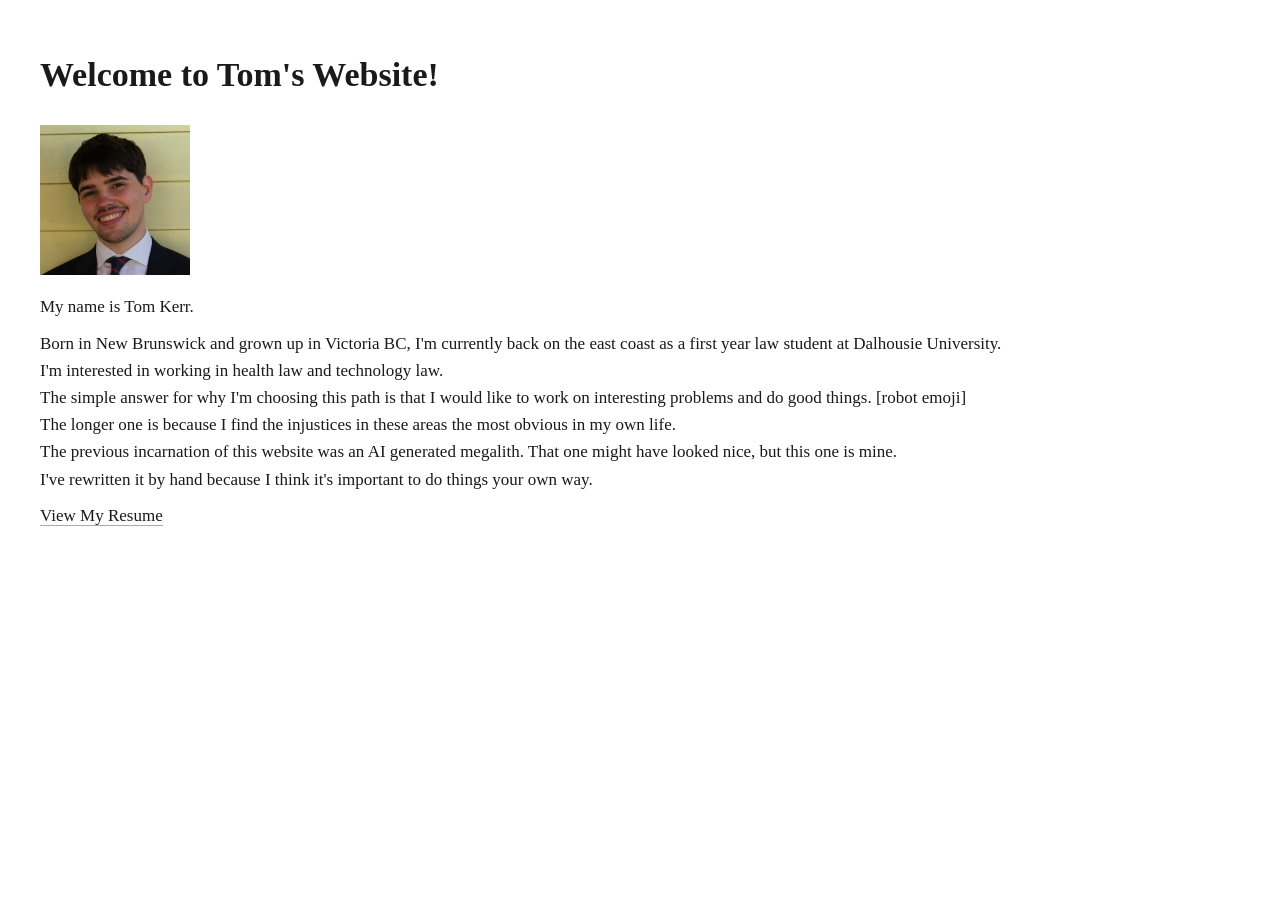
==== index.html @ 1cdad547 "Merge branch 'main' of https://github.com/TDK250/Website" ====
<!DOCTYPE html>
<html>
<head>
    <title>Tom's Website</title>
    <meta charset="UTF-8">
    <meta name="viewport" content="width=device-width, initial-scale=1.0">
    <link rel="stylesheet" href="style.css">
</head>
<body>

    <h1>Welcome to Tom's Website!</h1>
    <p><img src="profilephoto.jpg" alt="image of Tom" width="150" height="150"></p>
    <div>My name is Tom Kerr. </div>
    <p>
            Born in New Brunswick and grown up in Victoria BC, I'm currently back on the east coast as a first year law student at Dalhousie University.
        <br>I'm interested in working in health law and technology law. 
        <br>The simple answer for why I'm choosing this path is that I would like to work on interesting problems and do good things. [robot emoji]
        <br>The longer one is because I find the injustices in these areas the most obvious in my own life.
        <br>The previous incarnation of this website was an AI generated megalith. That one might have looked nice, but this one is mine.
        <br>I've rewritten it by hand because I think it's important to do things your own way.
    </p>
    <p><a href="resume.html">View My Resume</a></p>
</body>
</html>
---- style.css ----
body {
    max-width: 1200px;
    margin: 3rem auto;
    padding: 0 1.25rem 4rem;
    font-family: Georgia, "Iowan Old Style", "Palatino Linotype", serif;
    font-size: 17px;
    line-height: 1.6;
    color: #1a1a1a;
}

header h1 {
    font-size: 1.9rem;
    font-weight: normal;
    margin-bottom: 0.2rem;
}

header h4 {
    font-size: 1rem;
    font-weight: normal;
    color: #555;
    margin-top: 0;
}

h2 {
    font-size: 1.4rem;
    font-weight: normal;
    border-bottom: 1px solid #ccc;
    padding-bottom: 0.3rem;
    margin-top: 2.5rem;
}

h3 {
    font-size: 1rem;
    font-weight: bold;
    margin-bottom: 0;
}

.meta {
    font-size: 0.9rem;
    font-style: italic;
    color: #666;
    margin-top: 0.15rem;
    margin-bottom: 0.5rem;
}

p {
    margin: 0.6rem 0;
}

ul {
    margin-top: 0.3rem;
    padding-left: 1.2rem;
}

li {
    margin-bottom: 0.3rem;
}

a {
    color: #1a1a1a;
    text-decoration: none;
    border-bottom: 1px solid #aaa;
}

a:hover {
    border-bottom-color: #1a1a1a;
}

@media print {
    body {
        margin: 0;
        max-width: none;
    }
}
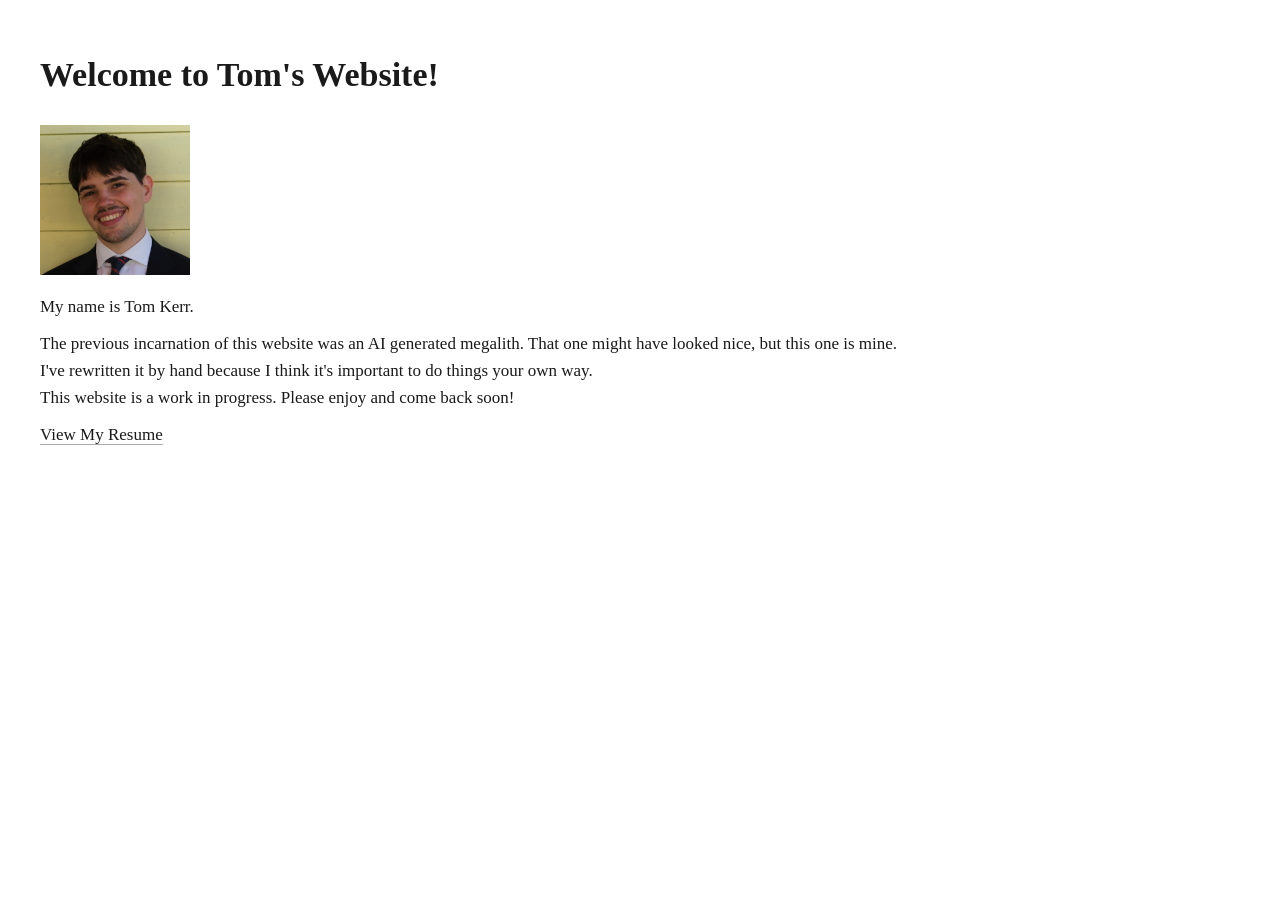
==== commit 420eaed8: "updated description" ====
--- a/index.html
+++ b/index.html
@@ -12,12 +12,9 @@
     <p><img src="profilephoto.jpg" alt="image of Tom" width="150" height="150"></p>
     <div>My name is Tom Kerr. </div>
     <p>
-            Born in New Brunswick and grown up in Victoria BC, I'm currently back on the east coast as a first year law student at Dalhousie University.
-        <br>I'm interested in working in health law and technology law. 
-        <br>The simple answer for why I'm choosing this path is that I would like to work on interesting problems and do good things. [robot emoji]
-        <br>The longer one is because I find the injustices in these areas the most obvious in my own life.
-        <br>The previous incarnation of this website was an AI generated megalith. That one might have looked nice, but this one is mine.
+            The previous incarnation of this website was an AI generated megalith. That one might have looked nice, but this one is mine.
         <br>I've rewritten it by hand because I think it's important to do things your own way.
+        <br>This website is a work in progress. Please enjoy and come back soon!
     </p>
     <p><a href="resume.html">View My Resume</a></p>
 </body>
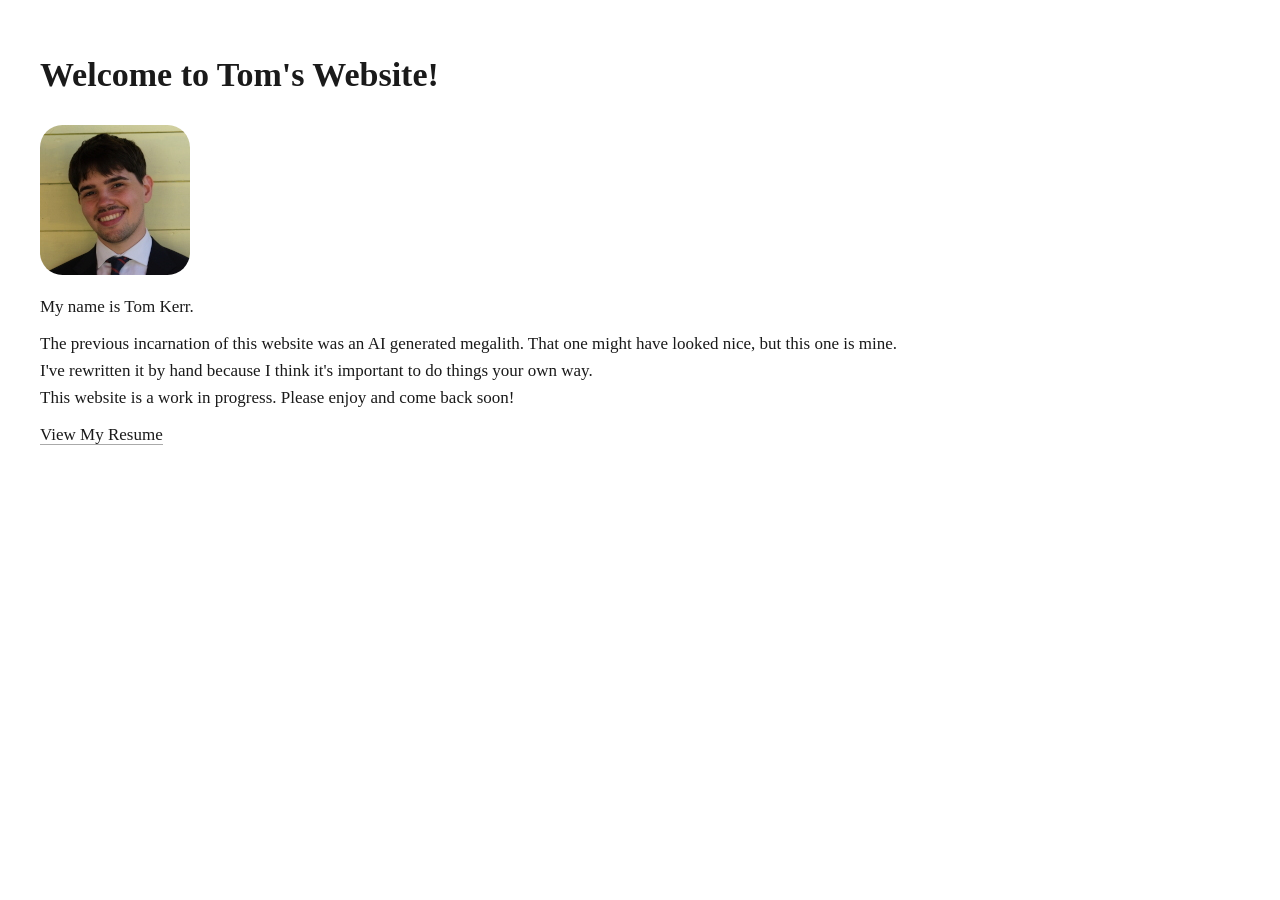
==== commit b387ed0a: "aesthetic tweaks" ====
--- a/index.html
+++ b/index.html
@@ -9,7 +9,7 @@
 <body>
 
     <h1>Welcome to Tom's Website!</h1>
-    <p><img src="profilephoto.jpg" alt="image of Tom" width="150" height="150"></p>
+    <p><img src="profilephoto.jpg" alt="image of Tom" width="150" height="150" style="border-radius: 15%"></p>
     <div>My name is Tom Kerr. </div>
     <p>
             The previous incarnation of this website was an AI generated megalith. That one might have looked nice, but this one is mine.
@@ -18,4 +18,4 @@
     </p>
     <p><a href="resume.html">View My Resume</a></p>
 </body>
-</html>
+</html>
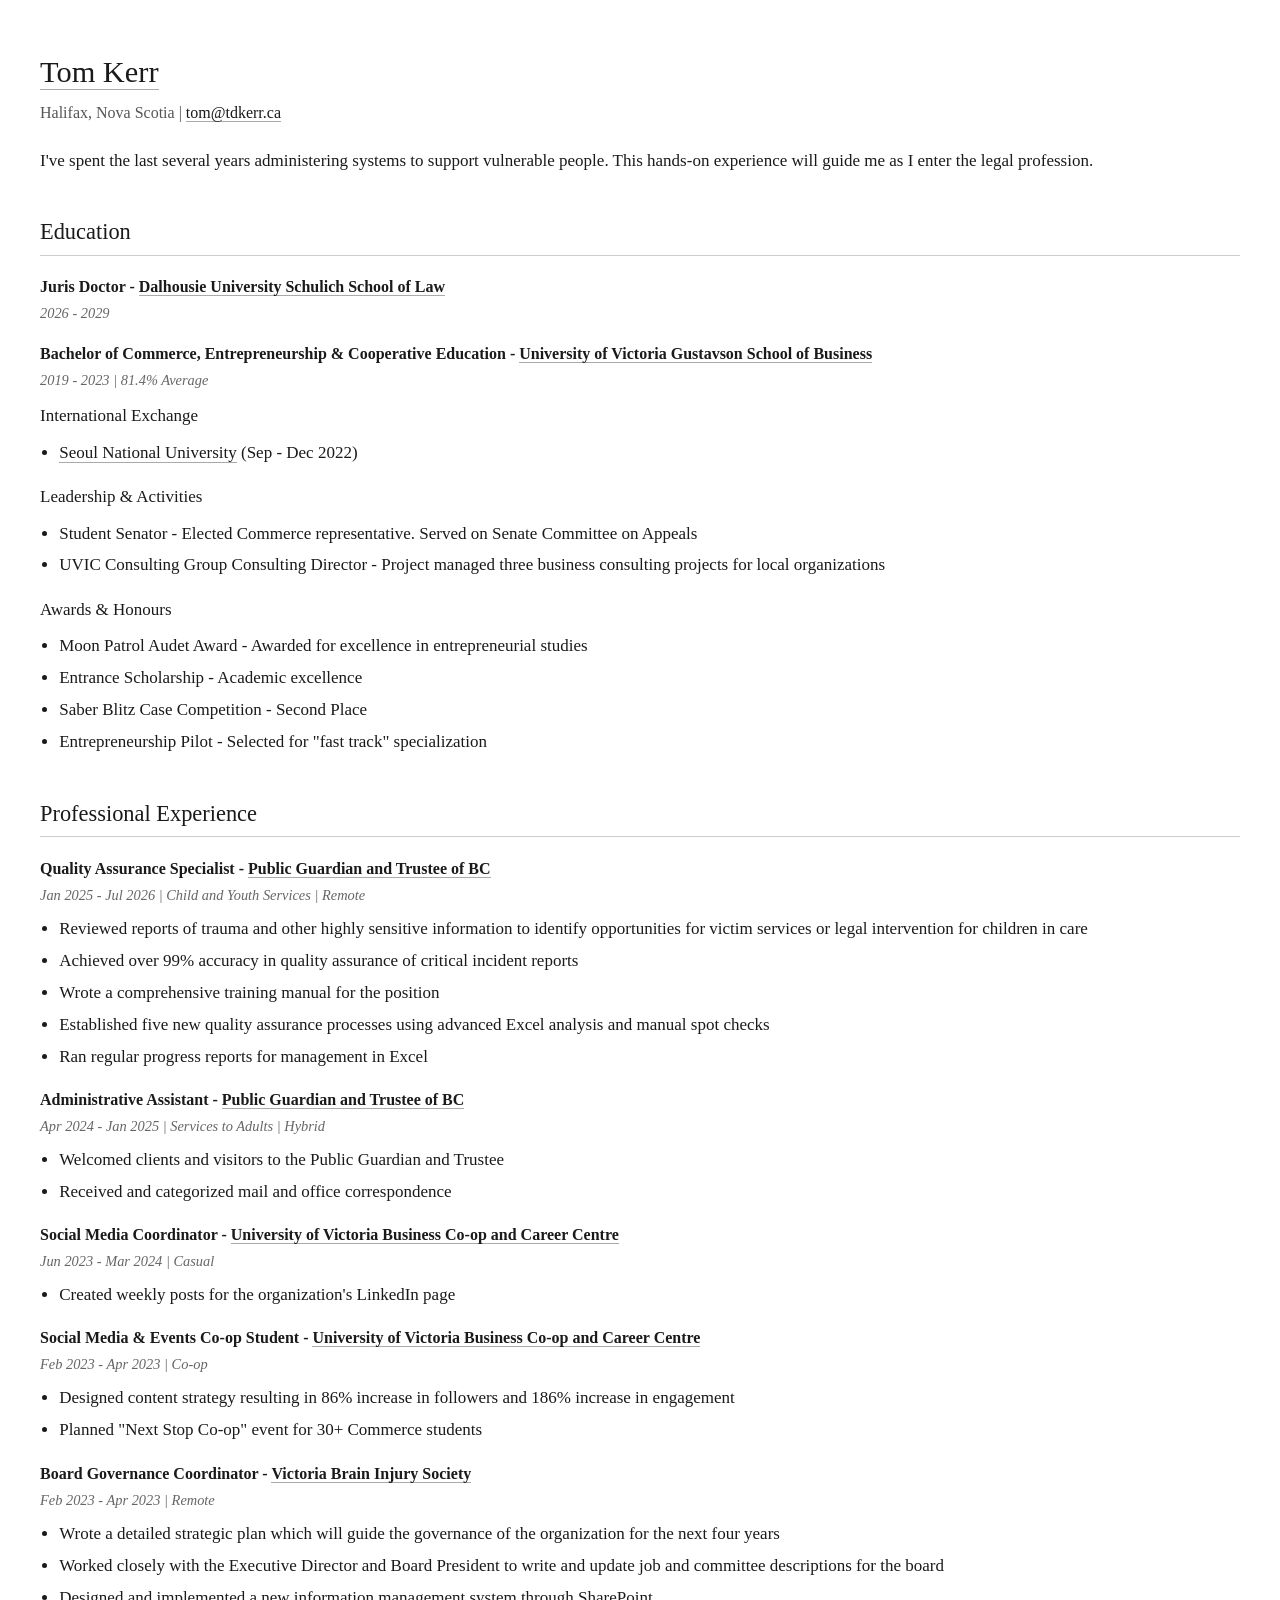
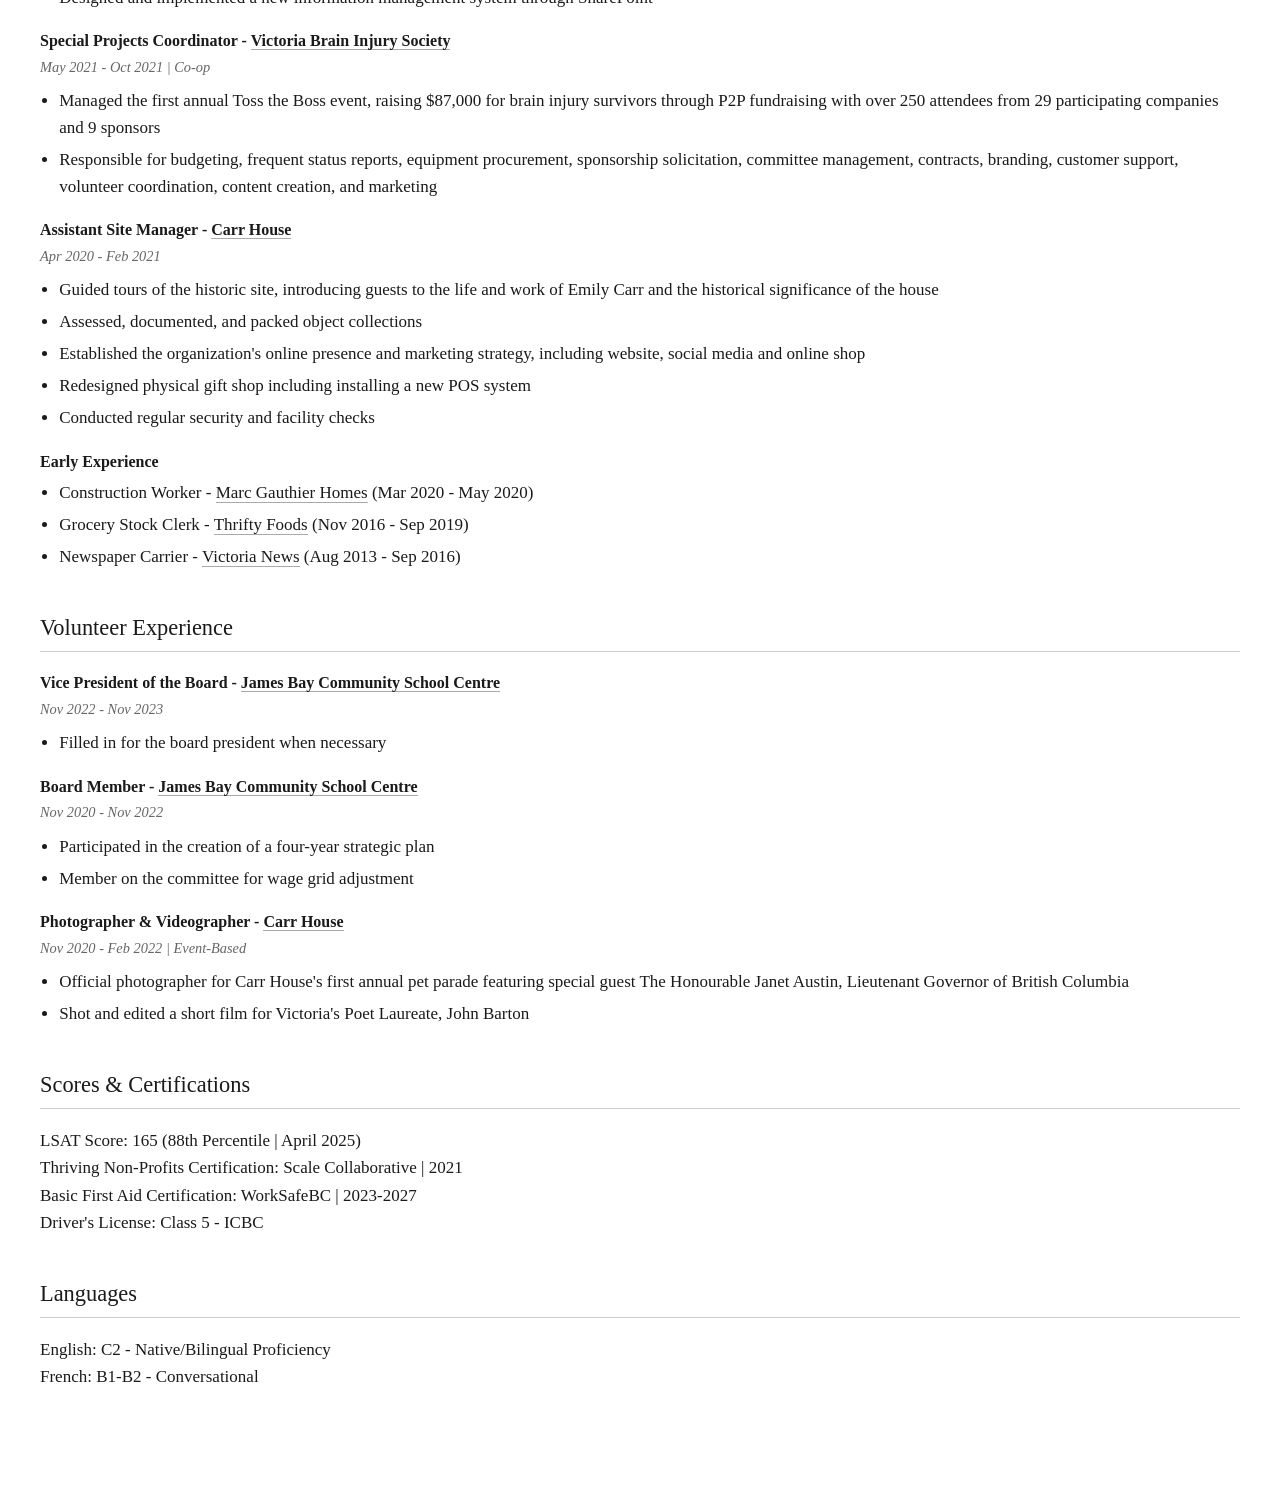
==== commit c9c6964b: "Rename resume.html to index.html" ====
--- a/index.html
+++ b/index.html
@@ -1,21 +1,142 @@
 <!DOCTYPE html>
 <html>
 <head>
-    <title>Tom's Website</title>
+    <title>Tom's Resume</title>
     <meta charset="UTF-8">
     <meta name="viewport" content="width=device-width, initial-scale=1.0">
     <link rel="stylesheet" href="style.css">
 </head>
 <body>
+    <header>
+        <h1><a href="index.html">Tom Kerr</a></h1>
+        <h4>Halifax, Nova Scotia | <a href="mailto:tom@tdkerr.ca">tom@tdkerr.ca</a></h4>
+    </header>
 
-    <h1>Welcome to Tom's Website!</h1>
-    <p><img src="profilephoto.jpg" alt="image of Tom" width="150" height="150" style="border-radius: 15%"></p>
-    <div>My name is Tom Kerr. </div>
-    <p>
-            The previous incarnation of this website was an AI generated megalith. That one might have looked nice, but this one is mine.
-        <br>I've rewritten it by hand because I think it's important to do things your own way.
-        <br>This website is a work in progress. Please enjoy and come back soon!
-    </p>
-    <p><a href="resume.html">View My Resume</a></p>
-</body>
-</html>+        <p>
+        I've spent the last several years administering systems to support vulnerable people.
+        This hands-on experience will guide me as I enter the legal profession.
+        </p>
+
+        <h2>Education</h2>
+        <h3>Juris Doctor - <a href="https://www.dal.ca/faculty/law.html" target="_blank">Dalhousie University Schulich School of Law</a></h3>
+        <p class="meta">2026 - 2029</p>
+        <h3>Bachelor of Commerce, Entrepreneurship & Cooperative Education - <a href="https://www.uvic.ca/gustavson/index.php" target="_blank">University of Victoria Gustavson School of Business</a></h3>
+        <p class="meta">2019 - 2023 | 81.4% Average</p>
+        <p>International Exchange</p>
+        <ul>
+            <li><a href="https://en.snu.ac.kr/index.html" target="_blank">Seoul National University</a> (Sep - Dec 2022)</li>
+        </ul>
+
+        <p>Leadership & Activities</p>
+        <ul>
+            <li>Student Senator - Elected Commerce representative. Served on Senate Committee on Appeals</li>
+            <li>UVIC Consulting Group Consulting Director - Project managed three business consulting projects for local organizations</li>
+        </ul>
+
+        <p>Awards & Honours</p>
+        <ul>
+            <li>Moon Patrol Audet Award - Awarded for excellence in entrepreneurial studies</li>
+            <li>Entrance Scholarship - Academic excellence</li>
+            <li>Saber Blitz Case Competition - Second Place</li>
+            <li>Entrepreneurship Pilot - Selected for "fast track" specialization</li>
+        </ul>
+
+        <h2>Professional Experience</h2>
+        
+            <h3>Quality Assurance Specialist - <a href="https://www.trustee.bc.ca/children-youth" target="_blank">Public Guardian and Trustee of BC</a></h3>
+            <p class="meta">Jan 2025 - Jul 2026 | Child and Youth Services | Remote</p>
+            <ul>
+                <li>Reviewed reports of trauma and other highly sensitive information to identify opportunities for victim services or legal intervention for children in care</li>
+                <li>Achieved over 99% accuracy in quality assurance of critical incident reports</li>
+                <li>Wrote a comprehensive training manual for the position</li>
+                <li>Established five new quality assurance processes using advanced Excel analysis and manual spot checks</li>
+                <li>Ran regular progress reports for management in Excel</li>
+            </ul>
+
+            <h3>Administrative Assistant - <a href="https://www.trustee.bc.ca/adults" target="_blank">Public Guardian and Trustee of BC</a></h3>
+            <p class="meta">Apr 2024 - Jan 2025 | Services to Adults | Hybrid</p>
+            <ul>
+                <li>Welcomed clients and visitors to the Public Guardian and Trustee</li>
+                <li>Received and categorized mail and office correspondence</li>
+            </ul>
+
+            <h3>Social Media Coordinator - <a href="https://www.uvic.ca/coop/explore-programs/business/index.php" target="_blank">University of Victoria Business Co-op and Career Centre</a></h3>
+            <p class="meta">Jun 2023 - Mar 2024 | Casual</p>
+            <ul>
+                <li>Created weekly posts for the organization's LinkedIn page</li>
+            </ul>
+
+            <h3>Social Media & Events Co-op Student - <a href="https://www.uvic.ca/coop/explore-programs/business/index.php" target="_blank">University of Victoria Business Co-op and Career Centre</a></h3>
+            <p class="meta">Feb 2023 - Apr 2023 | Co-op</p>
+            <ul>
+                <li>Designed content strategy resulting in 86% increase in followers and 186% increase in engagement</li>
+                <li>Planned "Next Stop Co-op" event for 30+ Commerce students</li>
+            </ul>
+
+            <h3>Board Governance Coordinator - <a href="https://www.vbis.ca/" target="_blank">Victoria Brain Injury Society</a></h3>
+            <p class="meta">Feb 2023 - Apr 2023 | Remote</p>
+            <ul>
+                <li>Wrote a detailed strategic plan which will guide the governance of the organization for the next four years</li>
+                <li>Worked closely with the Executive Director and Board President to write and update job and committee descriptions for the board</li>
+                <li>Designed and implemented a new information management system through SharePoint</li>
+            </ul>
+
+            <h3>Special Projects Coordinator - <a href="https://www.vbis.ca/" target="_blank">Victoria Brain Injury Society</a></h3>
+            <p class="meta">May 2021 - Oct 2021 | Co-op</p>
+            <ul>
+                <li>Managed the first annual Toss the Boss event, raising $87,000 for brain injury survivors through P2P fundraising with over 250 attendees from 29 participating companies and 9 sponsors</li>
+                <li>Responsible for budgeting, frequent status reports, equipment procurement, sponsorship solicitation, committee management, contracts, branding, customer support, volunteer coordination, content creation, and marketing</li>
+            </ul>
+
+            <h3>Assistant Site Manager - <a href="https://www.carrhouse.org/" target="_blank">Carr House</a></h3>
+            <p class="meta">Apr 2020 - Feb 2021</p>
+            <ul>
+                <li>Guided tours of the historic site, introducing guests to the life and work of Emily Carr and the historical significance of the house</li>
+                <li>Assessed, documented, and packed object collections</li>
+                <li>Established the organization's online presence and marketing strategy, including website, social media and online shop</li>
+                <li>Redesigned physical gift shop including installing a new POS system</li>
+                <li>Conducted regular security and facility checks</li>
+            </ul>
+
+            <h3>Early Experience</h3>
+            <ul>
+                <li>Construction Worker - <a href="https://www.marcgauthierhomes.com/" target="_blank">Marc Gauthier Homes</a> (Mar 2020 - May 2020)</li>
+                <li>Grocery Stock Clerk - <a href="https://www.thriftyfoods.com/" target="_blank">Thrifty Foods</a> (Nov 2016 - Sep 2019)</li>
+                <li>Newspaper Carrier - <a href="https://vicnews.com/" target="_blank">Victoria News</a> (Aug 2013 - Sep 2016)</li>
+            </ul>
+
+        <h2>Volunteer Experience</h2>
+
+            <h3>Vice President of the Board - <a href="https://www.jamesbaycentre.ca/" target="_blank">James Bay Community School Centre</a></h3>
+            <p class="meta">Nov 2022 - Nov 2023</p>
+            <ul>
+                <li>Filled in for the board president when necessary</li>
+            </ul>
+
+            <h3>Board Member - <a href="https://www.jamesbaycentre.ca/" target="_blank">James Bay Community School Centre</a></h3>
+            <p class="meta">Nov 2020 - Nov 2022</p>
+            <ul>
+                <li>Participated in the creation of a four-year strategic plan</li>
+                <li>Member on the committee for wage grid adjustment</li>
+            </ul>
+
+        <h3>Photographer & Videographer - <a href="https://www.carrhouse.org/" target="_blank">Carr House</a></h3>
+            <p class="meta">Nov 2020 - Feb 2022 | Event-Based</p>
+            <ul>
+                <li>Official photographer for Carr House's first annual pet parade featuring special guest The Honourable Janet Austin, Lieutenant Governor of British Columbia</li>
+                <li>Shot and edited a short film for Victoria's Poet Laureate, John Barton</li>
+            </ul>
+
+        <h2>Scores & Certifications</h2>
+        <div>
+            <div>LSAT Score: 165 (88th Percentile | April 2025)</div>
+            <div>Thriving Non-Profits Certification: Scale Collaborative | 2021</div>
+            <div>Basic First Aid Certification: WorkSafeBC | 2023-2027</div>
+            <div>Driver's License: Class 5 - ICBC</div>
+        </div>
+
+        <h2>Languages</h2>
+        <div>
+            <div>English: C2 - Native/Bilingual Proficiency</div>
+            <div>French: B1-B2 - Conversational</div>
+        </div>
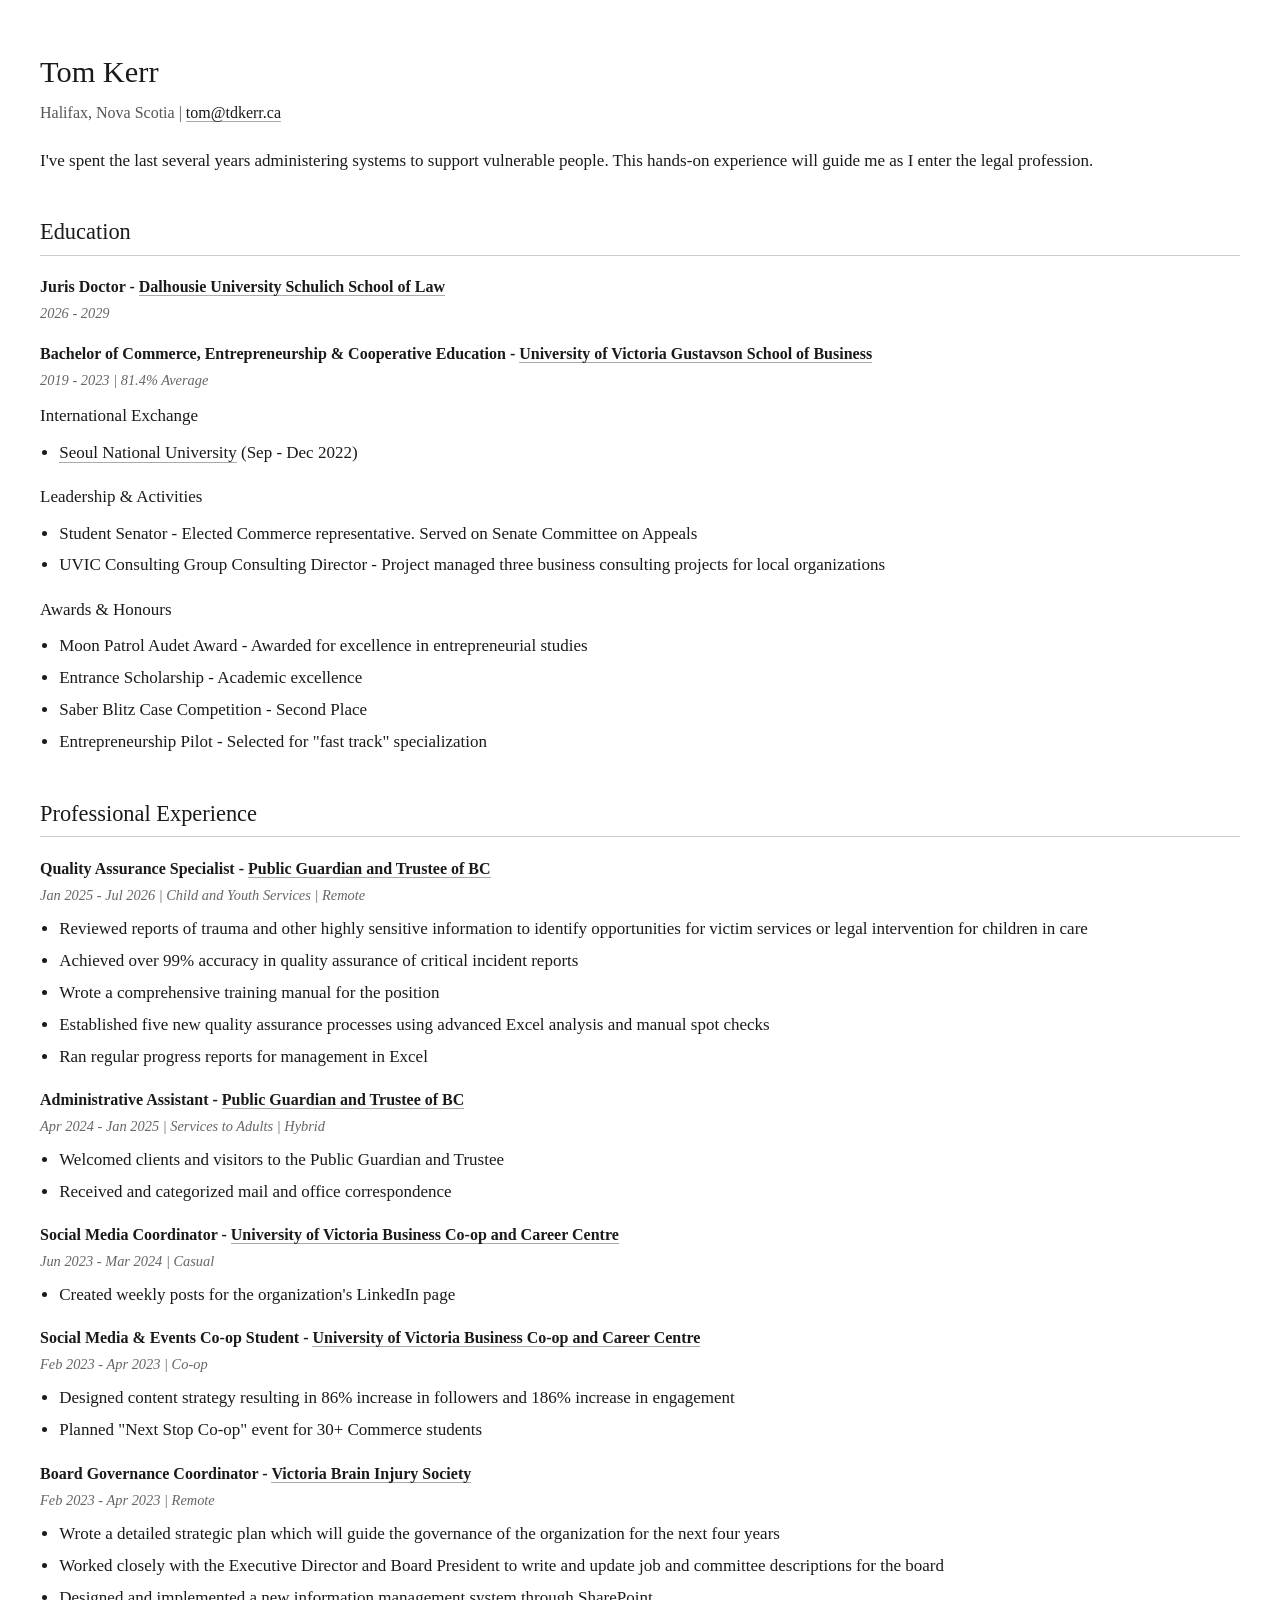
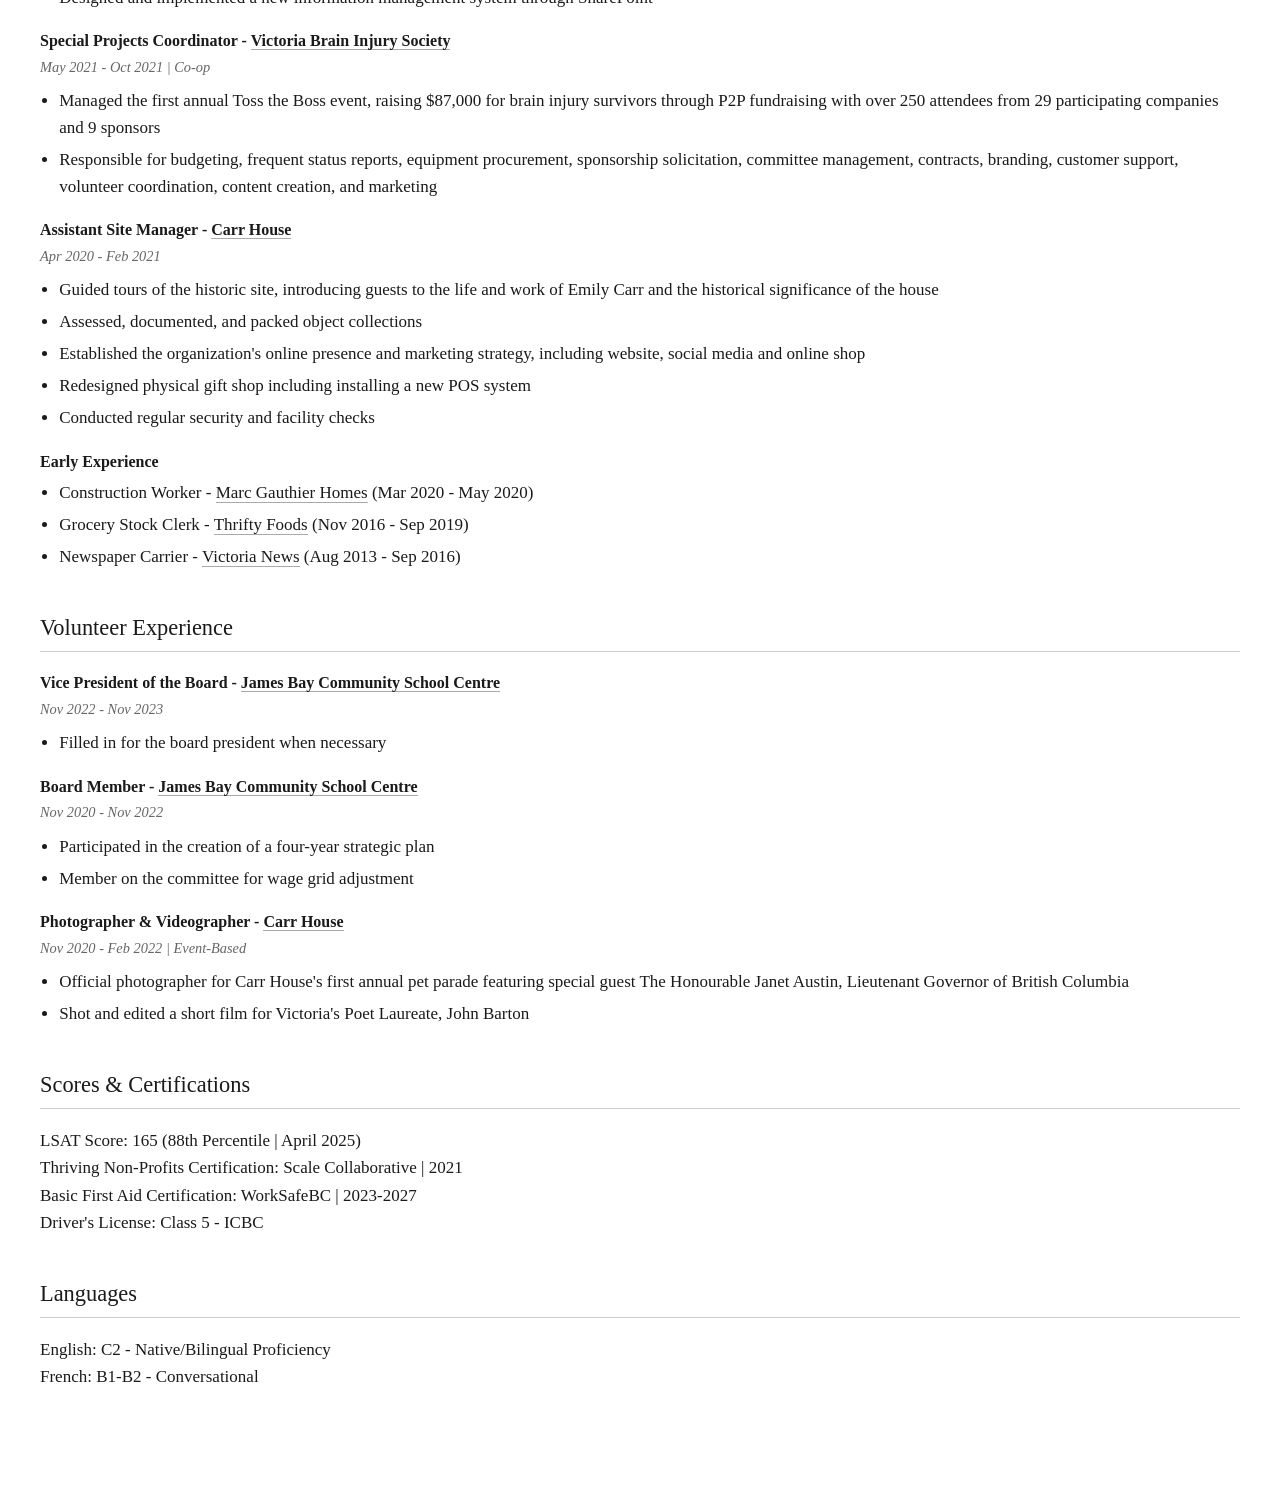
==== commit 754a1925: "Update header title to plain text Removed the link from the header title." ====
--- a/index.html
+++ b/index.html
@@ -8,7 +8,7 @@
 </head>
 <body>
     <header>
-        <h1><a href="index.html">Tom Kerr</a></h1>
+        <h1>Tom Kerr</h1>
         <h4>Halifax, Nova Scotia | <a href="mailto:tom@tdkerr.ca">tom@tdkerr.ca</a></h4>
     </header>
 
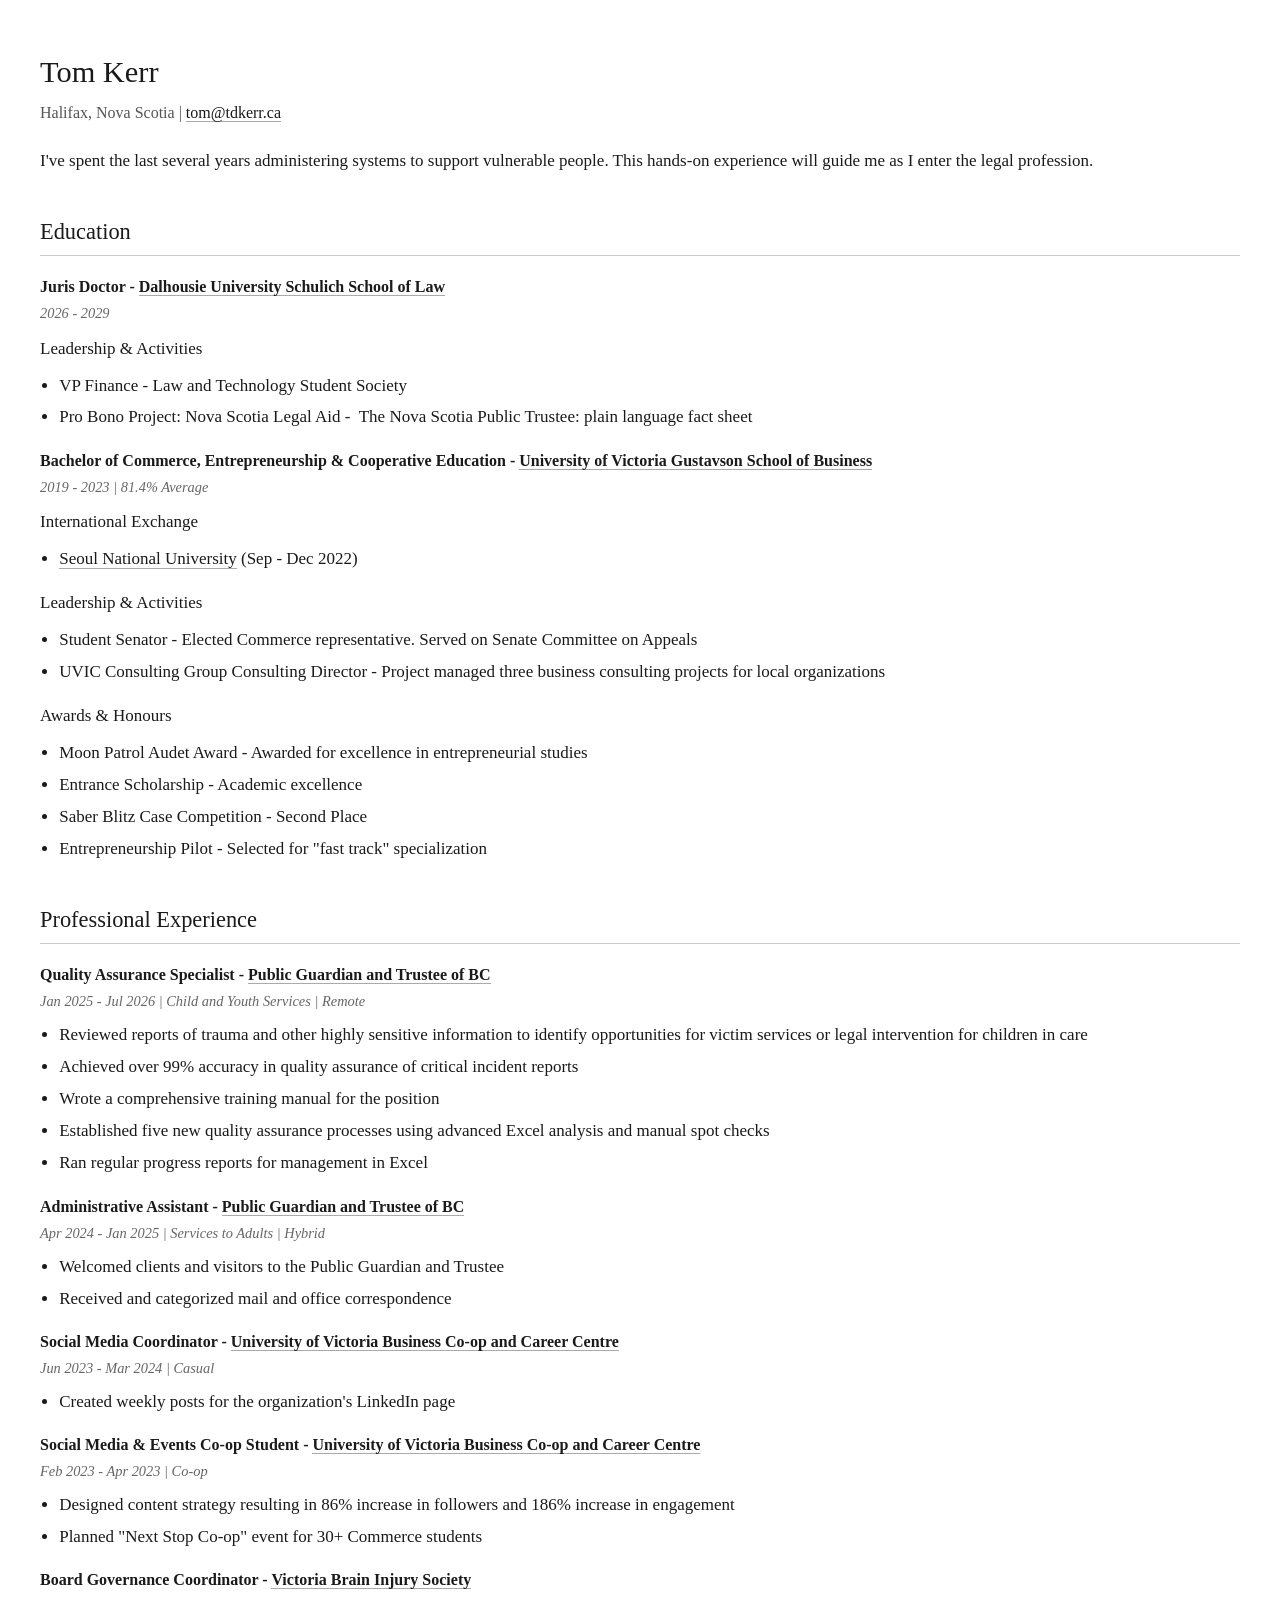
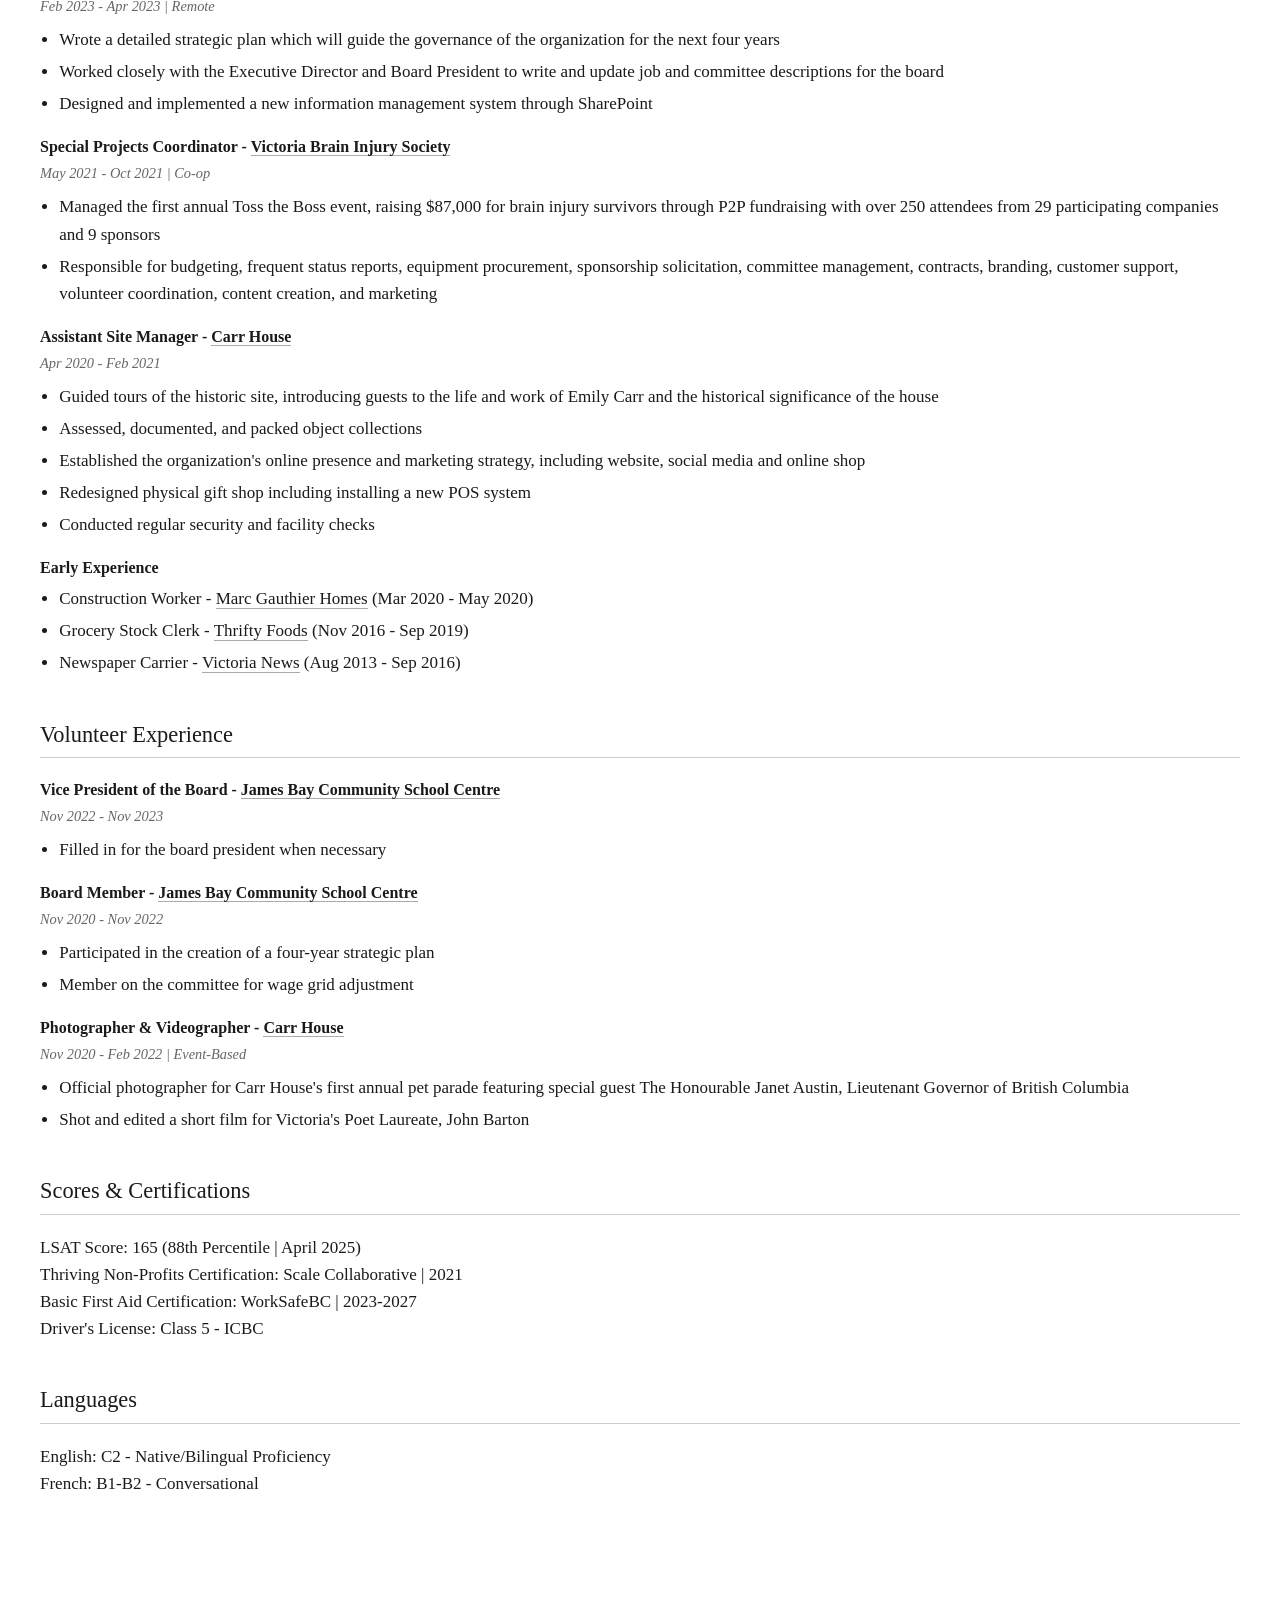
==== commit bb5ac52f: "Update education section with leadership activities Added leadership activities and pro bono project" ====
--- a/index.html
+++ b/index.html
@@ -20,6 +20,14 @@
         <h2>Education</h2>
         <h3>Juris Doctor - <a href="https://www.dal.ca/faculty/law.html" target="_blank">Dalhousie University Schulich School of Law</a></h3>
         <p class="meta">2026 - 2029</p>
+
+     <p>Leadership & Activities</p>
+        <ul>
+            <li>VP Finance - Law and Technology Student Society</li>
+            <li>Pro Bono Project: Nova Scotia Legal Aid -  The Nova Scotia Public Trustee: plain language fact sheet</li>
+        </ul>
+
+    
         <h3>Bachelor of Commerce, Entrepreneurship & Cooperative Education - <a href="https://www.uvic.ca/gustavson/index.php" target="_blank">University of Victoria Gustavson School of Business</a></h3>
         <p class="meta">2019 - 2023 | 81.4% Average</p>
         <p>International Exchange</p>
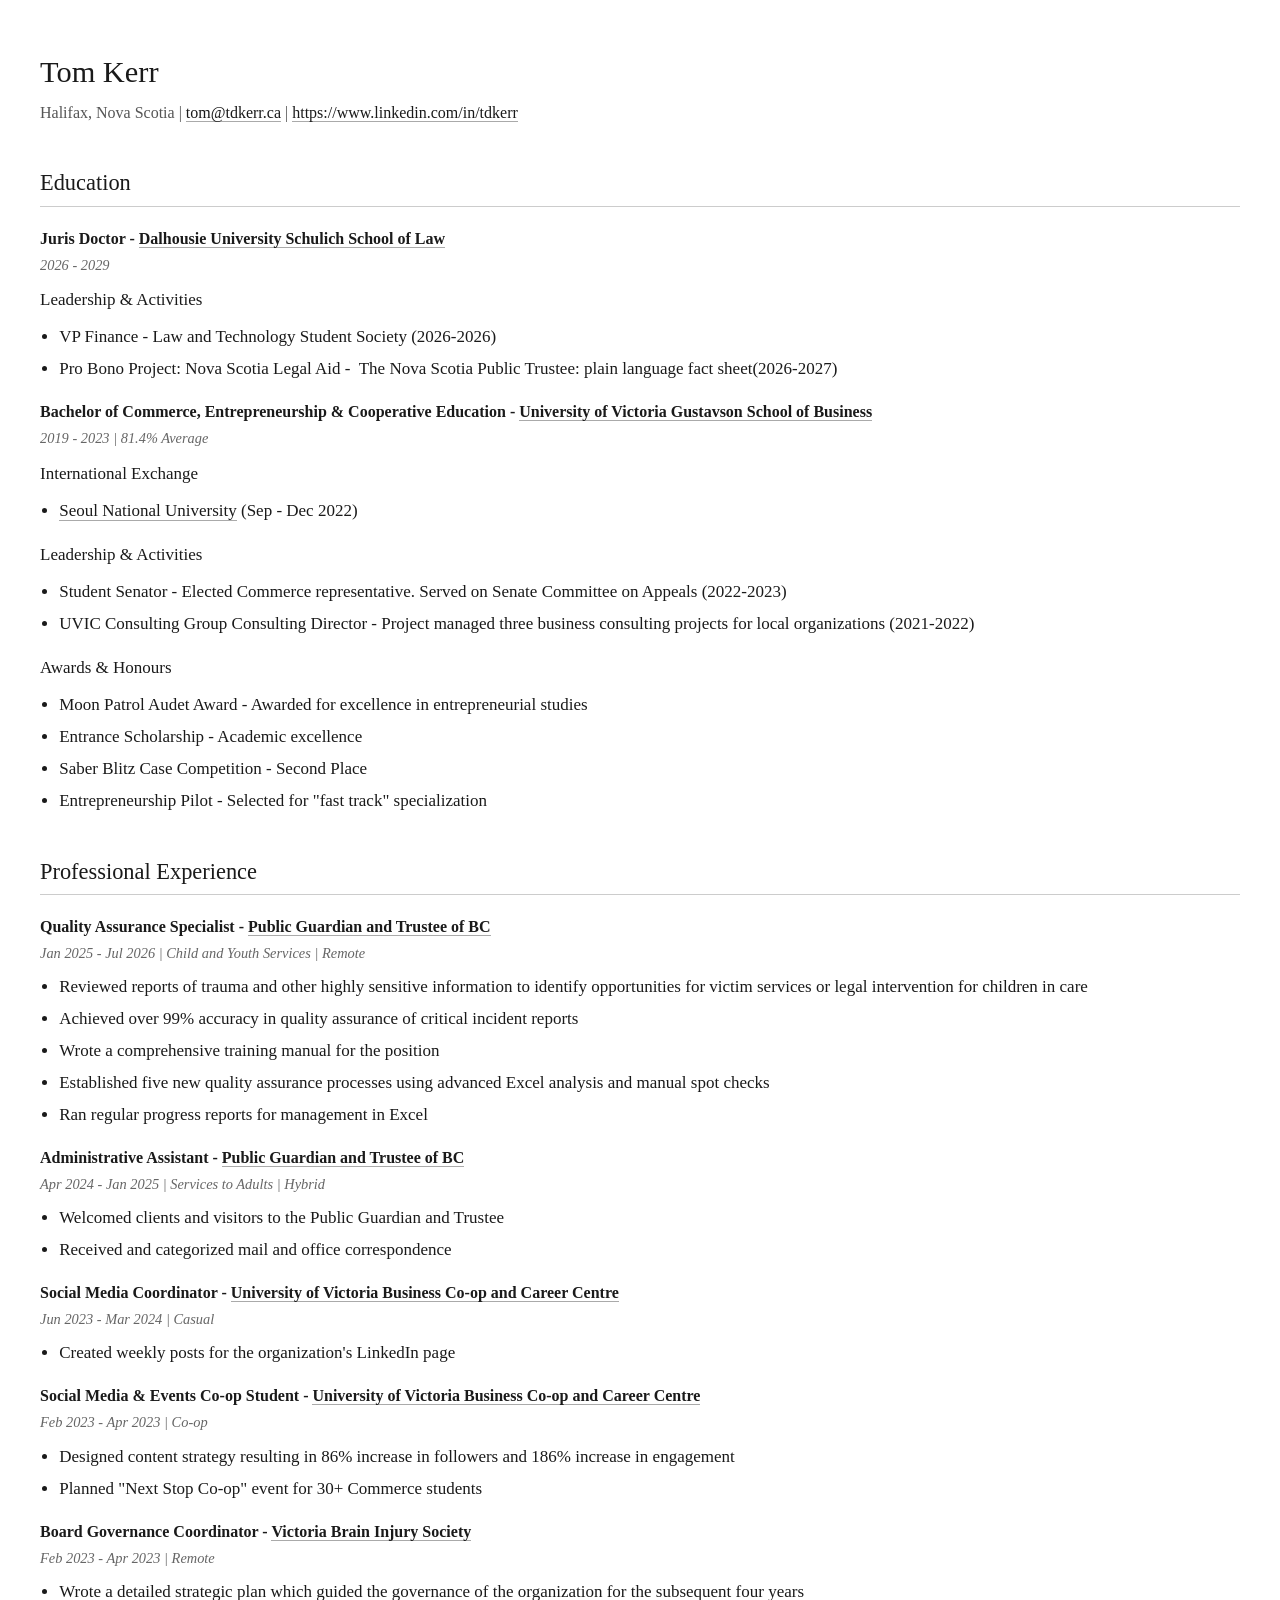
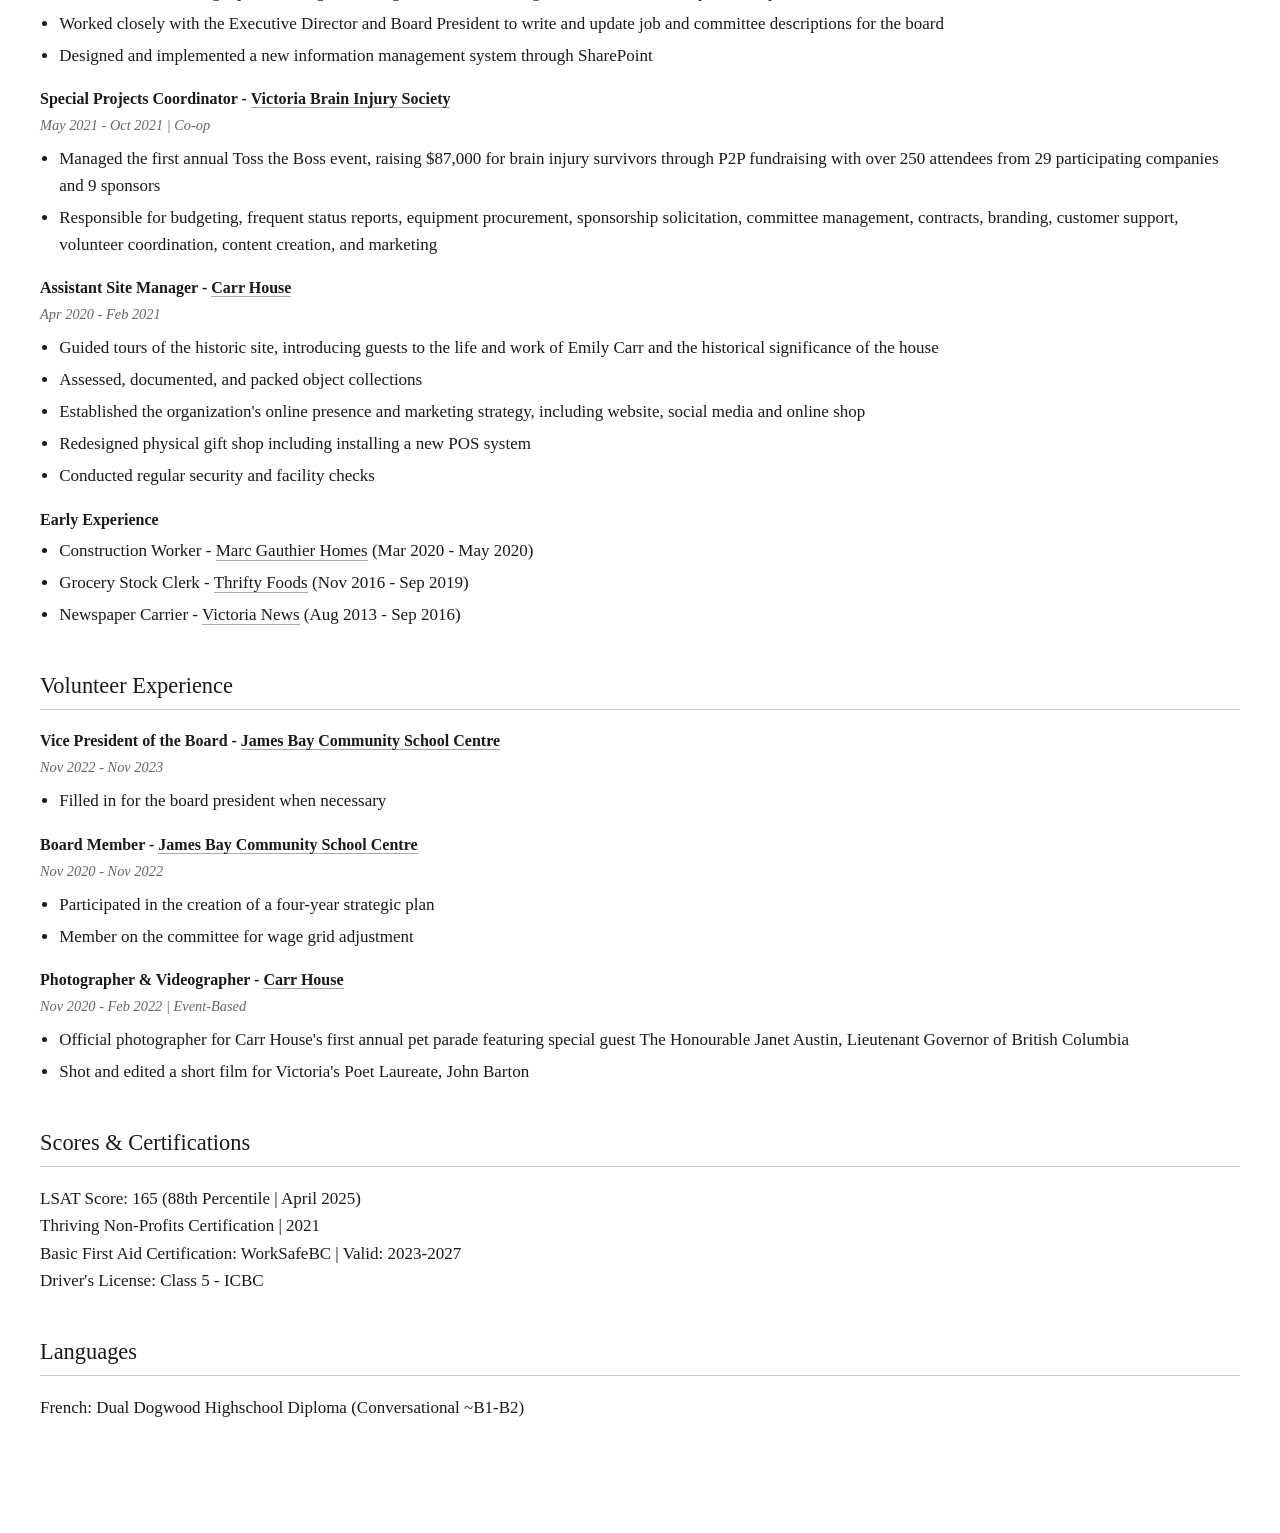
==== commit 0e94d21c: "Revise personal details and update leadership roles Updated contact information and added LinkedIn l" ====
--- a/index.html
+++ b/index.html
@@ -9,13 +9,8 @@
 <body>
     <header>
         <h1>Tom Kerr</h1>
-        <h4>Halifax, Nova Scotia | <a href="mailto:tom@tdkerr.ca">tom@tdkerr.ca</a></h4>
+        <h4>Halifax, Nova Scotia | <a href="mailto:tom@tdkerr.ca">tom@tdkerr.ca</a> | <a href="https://www.linkedin.com/in/tdkerr/">https://www.linkedin.com/in/tdkerr</a></h4>
     </header>
-
-        <p>
-        I've spent the last several years administering systems to support vulnerable people.
-        This hands-on experience will guide me as I enter the legal profession.
-        </p>
 
         <h2>Education</h2>
         <h3>Juris Doctor - <a href="https://www.dal.ca/faculty/law.html" target="_blank">Dalhousie University Schulich School of Law</a></h3>
@@ -23,11 +18,10 @@
 
      <p>Leadership & Activities</p>
         <ul>
-            <li>VP Finance - Law and Technology Student Society</li>
-            <li>Pro Bono Project: Nova Scotia Legal Aid -  The Nova Scotia Public Trustee: plain language fact sheet</li>
+            <li>VP Finance - Law and Technology Student Society (2026-2026)</li>
+            <li>Pro Bono Project: Nova Scotia Legal Aid -  The Nova Scotia Public Trustee: plain language fact sheet(2026-2027)</li>
         </ul>
 
-    
         <h3>Bachelor of Commerce, Entrepreneurship & Cooperative Education - <a href="https://www.uvic.ca/gustavson/index.php" target="_blank">University of Victoria Gustavson School of Business</a></h3>
         <p class="meta">2019 - 2023 | 81.4% Average</p>
         <p>International Exchange</p>
@@ -37,8 +31,8 @@
 
         <p>Leadership & Activities</p>
         <ul>
-            <li>Student Senator - Elected Commerce representative. Served on Senate Committee on Appeals</li>
-            <li>UVIC Consulting Group Consulting Director - Project managed three business consulting projects for local organizations</li>
+            <li>Student Senator - Elected Commerce representative. Served on Senate Committee on Appeals (2022-2023)</li>
+            <li>UVIC Consulting Group Consulting Director - Project managed three business consulting projects for local organizations (2021-2022)</li>
         </ul>
 
         <p>Awards & Honours</p>
@@ -84,7 +78,7 @@
             <h3>Board Governance Coordinator - <a href="https://www.vbis.ca/" target="_blank">Victoria Brain Injury Society</a></h3>
             <p class="meta">Feb 2023 - Apr 2023 | Remote</p>
             <ul>
-                <li>Wrote a detailed strategic plan which will guide the governance of the organization for the next four years</li>
+                <li>Wrote a detailed strategic plan which guided the governance of the organization for the subsequent four years</li>
                 <li>Worked closely with the Executive Director and Board President to write and update job and committee descriptions for the board</li>
                 <li>Designed and implemented a new information management system through SharePoint</li>
             </ul>
@@ -138,13 +132,12 @@
         <h2>Scores & Certifications</h2>
         <div>
             <div>LSAT Score: 165 (88th Percentile | April 2025)</div>
-            <div>Thriving Non-Profits Certification: Scale Collaborative | 2021</div>
-            <div>Basic First Aid Certification: WorkSafeBC | 2023-2027</div>
+            <div>Thriving Non-Profits Certification | 2021</div>
+            <div>Basic First Aid Certification: WorkSafeBC | Valid: 2023-2027</div>
             <div>Driver's License: Class 5 - ICBC</div>
         </div>
 
         <h2>Languages</h2>
         <div>
-            <div>English: C2 - Native/Bilingual Proficiency</div>
-            <div>French: B1-B2 - Conversational</div>
+            <div>French: Dual Dogwood Highschool Diploma (Conversational ~B1-B2)</div>
         </div>
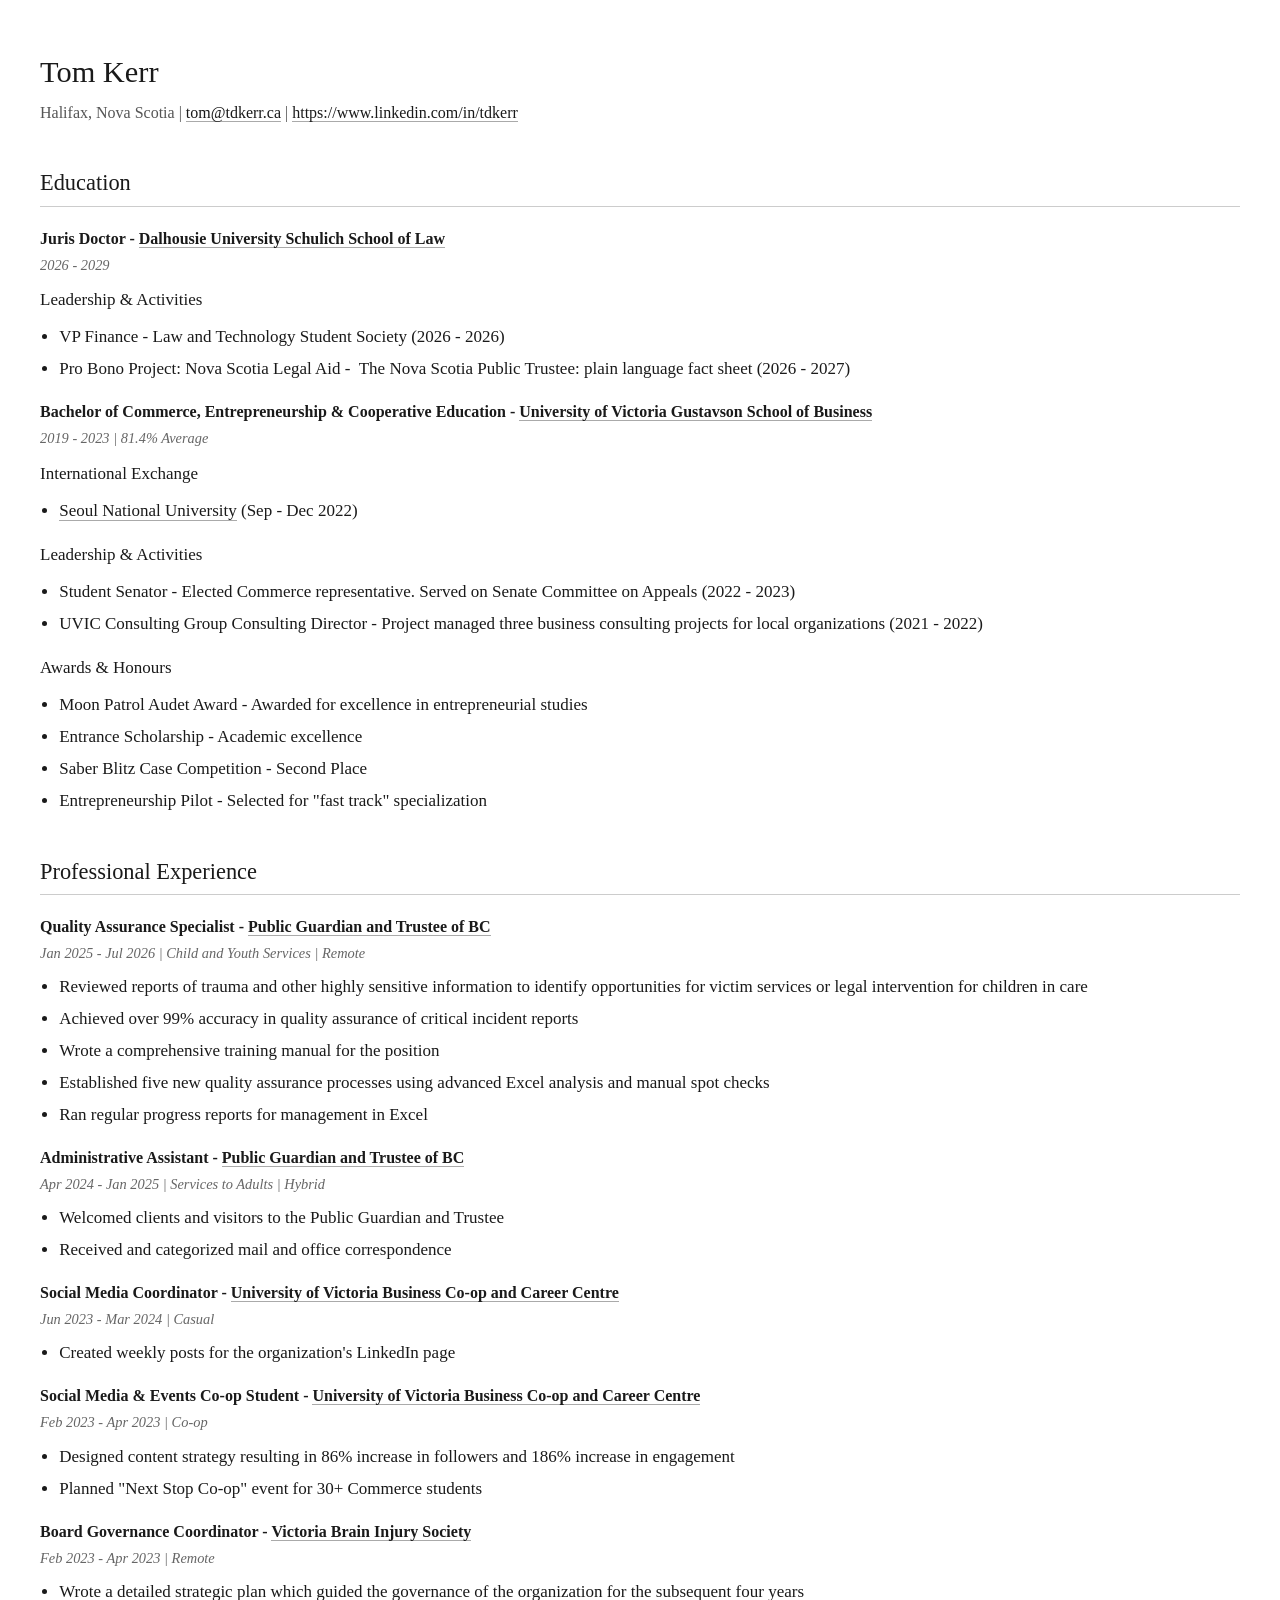
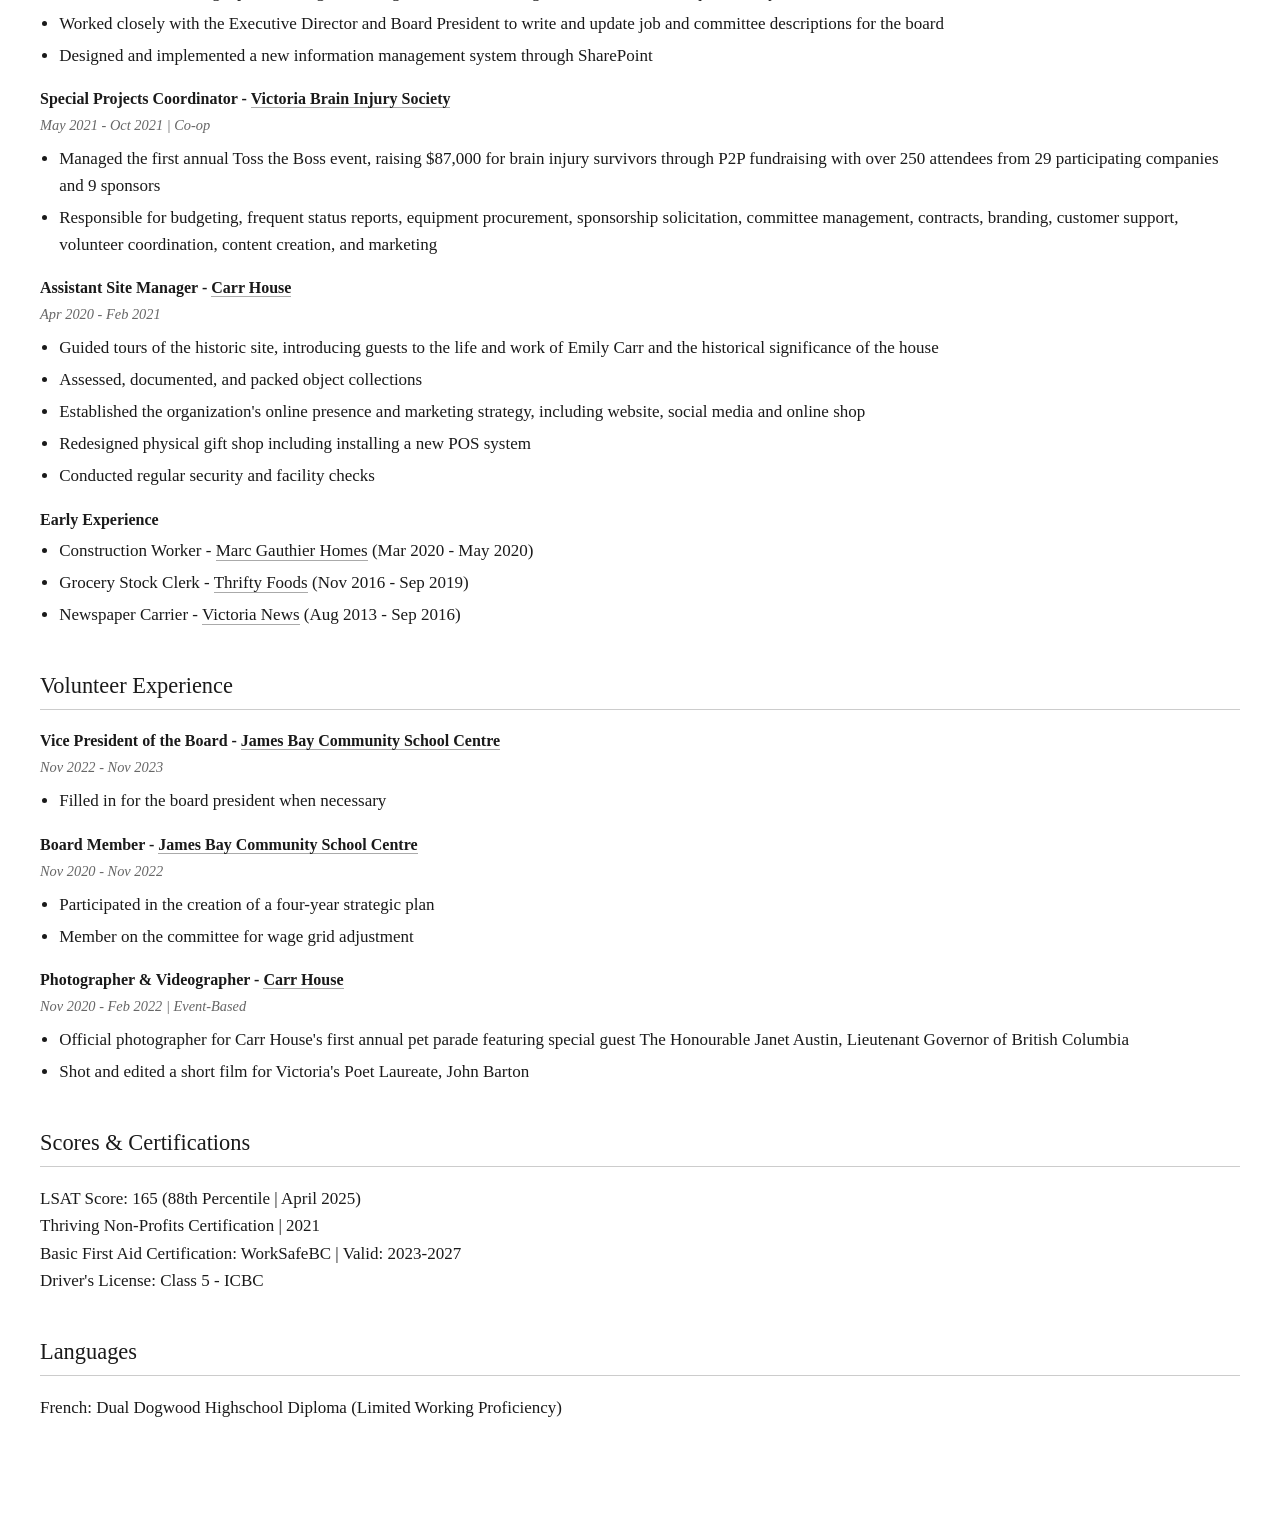
==== commit 769f1b32: "Update leadership roles and language proficiency details" ====
--- a/index.html
+++ b/index.html
@@ -18,8 +18,8 @@
 
      <p>Leadership & Activities</p>
         <ul>
-            <li>VP Finance - Law and Technology Student Society (2026-2026)</li>
-            <li>Pro Bono Project: Nova Scotia Legal Aid -  The Nova Scotia Public Trustee: plain language fact sheet(2026-2027)</li>
+            <li>VP Finance - Law and Technology Student Society (2026 - 2026)</li>
+            <li>Pro Bono Project: Nova Scotia Legal Aid -  The Nova Scotia Public Trustee: plain language fact sheet (2026 - 2027)</li>
         </ul>
 
         <h3>Bachelor of Commerce, Entrepreneurship & Cooperative Education - <a href="https://www.uvic.ca/gustavson/index.php" target="_blank">University of Victoria Gustavson School of Business</a></h3>
@@ -31,8 +31,8 @@
 
         <p>Leadership & Activities</p>
         <ul>
-            <li>Student Senator - Elected Commerce representative. Served on Senate Committee on Appeals (2022-2023)</li>
-            <li>UVIC Consulting Group Consulting Director - Project managed three business consulting projects for local organizations (2021-2022)</li>
+            <li>Student Senator - Elected Commerce representative. Served on Senate Committee on Appeals (2022 - 2023)</li>
+            <li>UVIC Consulting Group Consulting Director - Project managed three business consulting projects for local organizations (2021 - 2022)</li>
         </ul>
 
         <p>Awards & Honours</p>
@@ -139,5 +139,5 @@
 
         <h2>Languages</h2>
         <div>
-            <div>French: Dual Dogwood Highschool Diploma (Conversational ~B1-B2)</div>
+            <div>French: Dual Dogwood Highschool Diploma (Limited Working Proficiency)</div>
         </div>
